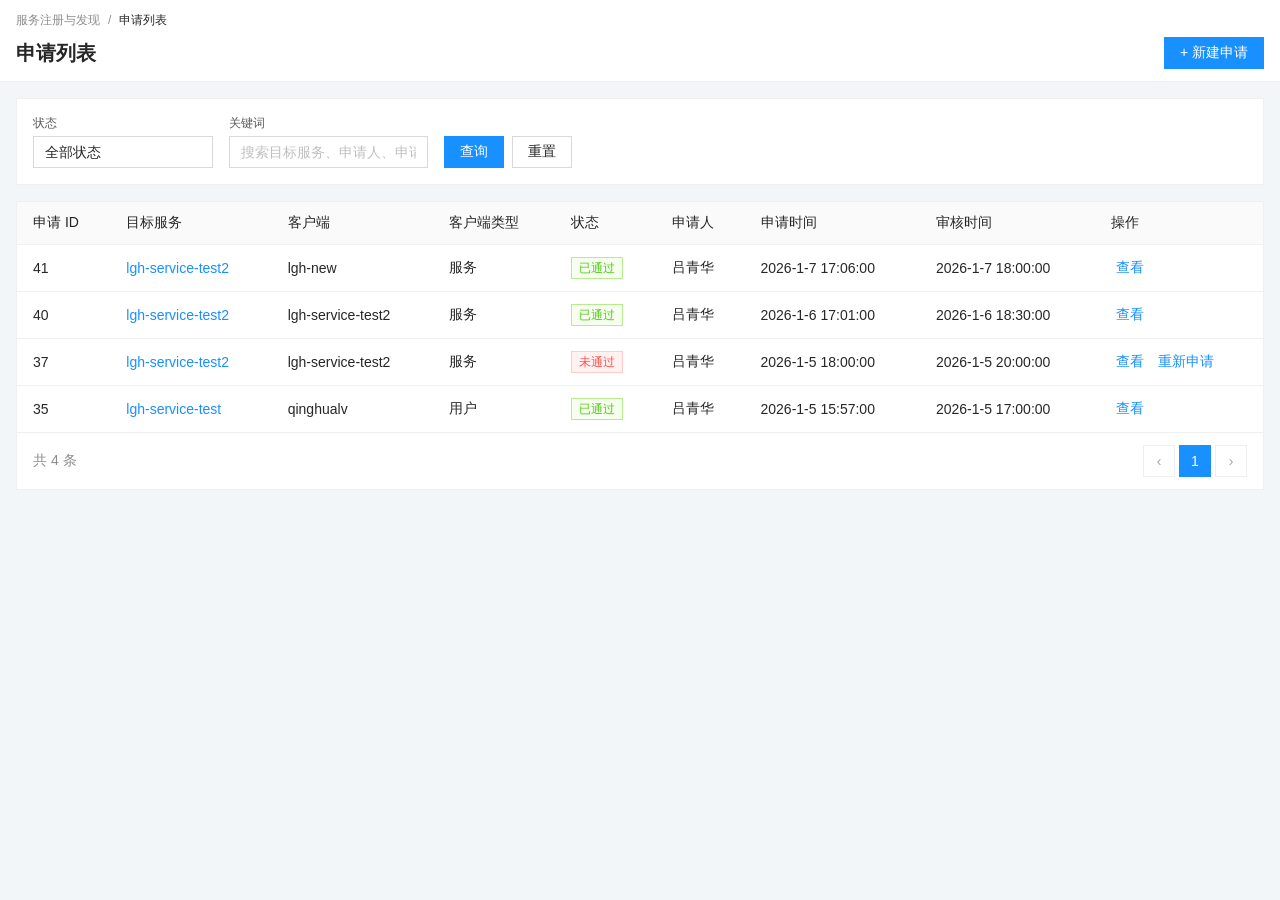
==== prototype/page/apply/apply-list.html @ 2cbe524a "init: upload SRSD project" ====
<!DOCTYPE html>
<html lang="zh-CN">
<head>
  <meta charset="UTF-8" />
  <meta name="viewport" content="width=device-width, initial-scale=1.0" />
  <title>申请管理 - 服务注册与发现</title>
  <link rel="stylesheet" href="../../css/base.css" />
</head>
<body>
  <div class="toast-list"></div>
  <div id="confirm-overlay" class="confirm-overlay" style="display:none" onclick="if(event.target===this)closeConfirm()">
    <div class="confirm-box">
      <div class="confirm-title"><span>⚠️</span><span id="confirm-title">操作确认</span></div>
      <div class="confirm-content" id="confirm-content"></div>
      <div class="confirm-actions">
        <button class="btn btn-default" onclick="closeConfirm()">取消</button>
        <button class="btn btn-danger" onclick="confirmOk()">确定</button>
      </div>
    </div>
  </div>
<main class="main-content">
      <div class="page-header">
        <nav class="breadcrumb">
          <span>服务注册与发现</span><span class="sep">/</span><span class="current">申请列表</span>
        </nav>
        <div class="page-title-row">
          <h2 class="page-title">申请列表</h2>
          <div class="page-actions">
            <button class="btn btn-primary" onclick="openApplyModal()">+ 新建申请</button>
          </div>
        </div>
      </div>

      <div class="content-body">
        <div class="search-bar">
          <div class="search-item">
            <label>状态</label>
            <select id="search-status" class="ant-select">
              <option value="">全部状态</option>
              <option value="approved">已通过</option>
              <option value="rejected">未通过</option>
              <option value="pending">审核中</option>
            </select>
          </div>
          <div class="search-item">
            <label>关键词</label>
            <input id="search-kw" class="ant-input" placeholder="搜索目标服务、申请人、申请通道" onkeyup="if(event.key==='Enter')handleSearch()" />
          </div>
          <div class="search-actions">
            <button class="btn btn-primary" onclick="handleSearch()">查询</button>
            <button class="btn btn-default" onclick="handleReset()">重置</button>
          </div>
        </div>

        <div class="ant-card">
          <table class="ant-table" style="width:100%">
            <thead>
              <tr>
                <th>申请 ID</th>
                <th>目标服务</th>
                <th>客户端</th>
                <th>客户端类型</th>
                <th>状态</th>
                <th>申请人</th>
                <th>申请时间</th>
                <th>审核时间</th>
                <th>操作</th>
              </tr>
            </thead>
            <tbody id="table-body"></tbody>
          </table>
          <div class="table-footer">
            <span id="page-total" class="pagination-total"></span>
            <div id="pagination" class="ant-pagination"></div>
          </div>
        </div>
      </div>
    </main>
  </div>

  <!-- 新建申请 Modal -->
  <div id="apply-modal" class="modal-overlay" style="display:none" onclick="if(event.target===this)closeApplyModal()">
    <div class="ant-modal" style="width:560px">
      <div class="modal-header">
        <span id="apply-modal-title" class="modal-title">新建申请</span>
        <button class="modal-close" onclick="closeApplyModal()">×</button>
      </div>
      <div class="modal-body">
        <div class="form-item">
          <label class="form-label required">目标服务</label>
          <div class="form-control">
            <select id="form-target" class="ant-select">
              <option value="">请选择目标服务</option>
              <option value="lgh-service-test">lgh-service-test</option>
              <option value="lgh-service-test2">lgh-service-test2</option>
              <option value="test-health-checker">test-health-checker</option>
              <option value="nightingale-prod">nightingale-prod</option>
              <option value="argo">argo</option>
            </select>
            <div id="error-target" class="form-error-msg" style="display:none"></div>
          </div>
        </div>
        <div class="form-item">
          <label class="form-label required">客户端</label>
          <div class="form-control">
            <input id="form-client" class="ant-input" placeholder="请输入客户端名称" />
            <div id="error-client" class="form-error-msg" style="display:none"></div>
          </div>
        </div>
        <div class="form-item">
          <label class="form-label required">客户端类型</label>
          <div class="form-control">
            <select id="form-client-type" class="ant-select">
              <option value="">请选择</option>
              <option value="service">服务</option>
              <option value="user">用户</option>
            </select>
            <div id="error-client-type" class="form-error-msg" style="display:none"></div>
          </div>
        </div>
        <div class="form-item">
          <label class="form-label required">申请理由</label>
          <div class="form-control">
            <textarea id="form-reason" class="ant-input" rows="3" placeholder="请说明申请访问该服务的原因"></textarea>
            <div id="error-reason" class="form-error-msg" style="display:none"></div>
          </div>
        </div>
      </div>
      <div class="modal-footer">
        <button class="btn btn-default" onclick="closeApplyModal()">取消</button>
        <button class="btn btn-primary" onclick="submitApplyModal()">提交</button>
      </div>
    </div>
  </div>

  <!-- 查看详情 Modal -->
  <div id="view-modal" class="modal-overlay" style="display:none" onclick="if(event.target===this)closeViewModal()">
    <div class="ant-modal" style="width:560px">
      <div class="modal-header">
        <span class="modal-title">申请详情</span>
        <button class="modal-close" onclick="closeViewModal()">×</button>
      </div>
      <div class="modal-body">
        <div id="view-desc-list" class="desc-list"></div>
      </div>
      <div class="modal-footer">
        <button class="btn btn-default" onclick="closeViewModal()">关闭</button>
      </div>
    </div>

<script src="../../data/applies.js"></script>
<script src="../../js/common.js"></script>
<script>
const PAGE_SIZE = 10;
let currentPage = 1;
let activeFilter = { status: '', kw: '' };


const { load, save } = useStorage('srsd_applies', SEED_APPLIES);
let list = load();
let nextSeqId = list.length > 0 ? Math.max(...list.map(r => r.seqId)) + 1 : 50;

const STATUS_MAP = {
  approved: { label: '已通过', cls: 'tag-success' },
  rejected: { label: '未通过', cls: 'tag-error' },
  pending:  { label: '审核中', cls: 'tag-processing' },
};
const CLIENT_TYPE_MAP = { service: '服务', user: '用户' };

function getFilteredList() {
  return list.filter(item => {
    const statusOk = !activeFilter.status || item.status === activeFilter.status;
    const kwOk     = !activeFilter.kw     || item.target.includes(activeFilter.kw) || item.applicant.includes(activeFilter.kw) || item.client.includes(activeFilter.kw);
    return statusOk && kwOk;
  });
}

function renderTable() {
  const filtered = getFilteredList();
  const paged = filtered.slice((currentPage - 1) * PAGE_SIZE, currentPage * PAGE_SIZE);
  const tbody = document.getElementById('table-body');
  document.getElementById('page-total').textContent = `共 ${filtered.length} 条`;

  if (paged.length === 0) {
    tbody.innerHTML = '<tr><td colspan="9"><div class="empty-table">暂无数据</div></td></tr>';
    renderPagination(0);
    return;
  }
  tbody.innerHTML = paged.map(row => `
    <tr>
      <td>${escHtml(String(row.seqId))}</td>
      <td><a href="#">${escHtml(row.target)}</a></td>
      <td>${escHtml(row.client)}</td>
      <td>${escHtml(CLIENT_TYPE_MAP[row.clientType] || row.clientType)}</td>
      <td><span class="tag ${STATUS_MAP[row.status]?.cls || 'tag-default'}">${STATUS_MAP[row.status]?.label || row.status}</span></td>
      <td>${escHtml(row.applicant)}</td>
      <td>${escHtml(formatTime(row.appliedAt))}</td>
      <td>${row.reviewedAt ? escHtml(formatTime(row.reviewedAt)) : '--'}</td>
      <td>
        <button class="btn btn-link" data-action="view" data-id="${escHtml(row.id)}">查看</button>
        ${row.status === 'rejected' ? `<button class="btn btn-link" data-action="reapply" data-id="${escHtml(row.id)}">重新申请</button>` : ''}
      </td>
    </tr>
  `).join('');
  renderPagination(filtered.length);
}

function renderPagination(total) {
  const totalPages = Math.max(1, Math.ceil(total / PAGE_SIZE));
  let html = `<button class="page-btn" ${currentPage === 1 ? 'disabled' : ''} data-page="${currentPage - 1}">‹</button>`;
  for (let p = 1; p <= totalPages; p++) {
    html += `<button class="page-btn ${p === currentPage ? 'active' : ''}" data-page="${p}">${p}</button>`;
  }
  html += `<button class="page-btn" ${currentPage >= totalPages ? 'disabled' : ''} data-page="${currentPage + 1}">›</button>`;
  document.getElementById('pagination').innerHTML = html;
}

document.getElementById('table-body').addEventListener('click', e => {
  const btn = e.target.closest('[data-action]');
  if (!btn) return;
  const id = btn.dataset.id;
  if (btn.dataset.action === 'view')     openViewModal(id);
  if (btn.dataset.action === 'reapply')  openReapplyModal(id);
});

document.getElementById('pagination').addEventListener('click', e => {
  const btn = e.target.closest('[data-page]');
  if (!btn || btn.disabled) return;
  const totalPages = Math.max(1, Math.ceil(getFilteredList().length / PAGE_SIZE));
  const p = Number(btn.dataset.page);
  if (p >= 1 && p <= totalPages) { currentPage = p; renderTable(); }
});

function handleSearch() {
  activeFilter.status = document.getElementById('search-status').value;
  activeFilter.kw     = document.getElementById('search-kw').value.trim();
  currentPage = 1;
  renderTable();
}

function handleReset() {
  document.getElementById('search-status').value = '';
  document.getElementById('search-kw').value     = '';
  activeFilter = { status: '', kw: '' };
  currentPage  = 1;
  renderTable();
}

function setFieldError(field, msg) {
  const errEl   = document.getElementById(`error-${field}`);
  const inputEl = document.getElementById(`form-${field}`);
  if (errEl)   { errEl.textContent = msg; errEl.style.display = msg ? 'block' : 'none'; }
  if (inputEl) inputEl.classList.toggle('error', !!msg);
}

function openApplyModal(prefill) {
  document.getElementById('apply-modal-title').textContent = '新建申请';
  document.getElementById('form-target').value      = prefill?.target || '';
  document.getElementById('form-client').value      = prefill?.client || '';
  document.getElementById('form-client-type').value = prefill?.clientType || '';
  document.getElementById('form-reason').value      = '';
  ['target', 'client', 'client-type', 'reason'].forEach(f => setFieldError(f, ''));
  openModal(document.getElementById('apply-modal'));
}

function openReapplyModal(id) {
  const row = list.find(r => r.id === id);
  if (!row) return;
  openApplyModal({ target: row.target, client: row.client, clientType: row.clientType });
}

function closeApplyModal() { closeModal(document.getElementById('apply-modal')); }

function submitApplyModal() {
  const target     = document.getElementById('form-target').value;
  const client     = document.getElementById('form-client').value.trim();
  const clientType = document.getElementById('form-client-type').value;
  const reason     = document.getElementById('form-reason').value.trim();

  let valid = true;
  if (!target)     { setFieldError('target', '请选择目标服务'); valid = false; }      else { setFieldError('target', ''); }
  if (!client)     { setFieldError('client', '客户端不能为空'); valid = false; }      else { setFieldError('client', ''); }
  if (!clientType) { setFieldError('client-type', '请选择客户端类型'); valid = false; } else { setFieldError('client-type', ''); }
  if (!reason)     { setFieldError('reason', '申请理由不能为空'); valid = false; }    else { setFieldError('reason', ''); }
  if (!valid) return;

  list.unshift({ id: genId(), seqId: nextSeqId++, target, client, clientType, status: 'pending', applicant: '吕青华', reason, appliedAt: now(), reviewedAt: null });
  save(list);
  currentPage = 1;
  closeApplyModal();
  renderTable();
  showToast('申请已提交，等待审核');
}

function openViewModal(id) {
  const row = list.find(r => r.id === id);
  if (!row) return;
  document.getElementById('view-desc-list').innerHTML = [
    { label: '申请 ID',    value: String(row.seqId) },
    { label: '目标服务',   value: row.target },
    { label: '客户端',     value: row.client },
    { label: '客户端类型', value: CLIENT_TYPE_MAP[row.clientType] || row.clientType },
    { label: '状态',       value: STATUS_MAP[row.status]?.label || row.status },
    { label: '申请人',     value: row.applicant },
    { label: '申请理由',   value: row.reason },
    { label: '申请时间',   value: formatTime(row.appliedAt) },
    { label: '审核时间',   value: row.reviewedAt ? formatTime(row.reviewedAt) : '--' },
  ].map(r => `
    <div class="desc-item">
      <div class="desc-label">${escHtml(r.label)}</div>
      <div class="desc-value">${escHtml(r.value)}</div>
    </div>
  `).join('');
  openModal(document.getElementById('view-modal'));
}

function closeViewModal() { closeModal(document.getElementById('view-modal')); }

renderTable();
</script>
</body>
</html>
---- prototype/css/base.css ----
/* ===== Design Tokens (CSS Variables) ===== */
:root {
  /* 主色 */
  --color-primary:        #1890ff;
  --color-primary-hover:  #40a9ff;
  --color-primary-bg:     #e6f7ff;
  --color-primary-border: #91d5ff;

  /* 成功色 */
  --color-success:        #52c41a;
  --color-success-bg:     #f6ffed;
  --color-success-border: #b7eb8f;

  /* 警告色 */
  --color-warning:        #faad14;
  --color-warning-bg:     #fffbe6;
  --color-warning-border: #ffe58f;

  /* 错误/危险色 */
  --color-error:          #ff4d4f;
  --color-error-hover:    #ff7875;
  --color-error-bg:       #fff2f0;
  --color-error-border:   #ffccc7;

  /* 文字色 */
  --text-primary:     rgba(0, 0, 0, 0.85);
  --text-secondary:   rgba(0, 0, 0, 0.65);
  --text-hint:        rgba(0, 0, 0, 0.45);
  --text-placeholder: rgba(0, 0, 0, 0.25);

  /* 背景色 */
  --bg-page:         #f2f6f9;
  --bg-card:         #fff;
  --bg-table-header: #fafafa;

  /* 边框/分割线 */
  --border-base:    #d9d9d9;
  --border-divider: #f0f0f0;

  /* 侧边栏 */
  --sider-width:       200px;
  --sider-bg:          #001529;
  --sider-text:        rgba(255, 255, 255, 0.65);
  --sider-text-hover:  #fff;
  --sider-hover-bg:    rgba(255, 255, 255, 0.08);
  --sider-group-text:  rgba(255, 255, 255, 0.35);
  --sider-active-bg:   #1890ff;
  --sider-active-text: #fff;

  /* 遮罩/阴影 */
  --overlay-bg:   rgba(0, 0, 0, 0.45);
  --shadow-base:  0 3px 6px rgba(0, 0, 0, 0.12);
  --shadow-popup: 0 6px 16px rgba(0, 0, 0, 0.12);

  /* 布局尺寸 */
  --header-height:   48px;
  --content-padding: 16px;
  --base-gap:        8px;
  --grid-gutter:     16px;

  /* 组件尺寸 */
  --btn-height:       32px;
  --btn-sm-height:    24px;
  --input-height:     32px;
  --menu-item-height: 40px;
  --modal-width:      520px;
  --confirm-width:    416px;
  --toast-top:        56px;

  /* 圆角（全部为 0，符合 Panther 平台规范） */
  --radius: 0;
}

/* ===== Reset ===== */
*, *::before, *::after { box-sizing: border-box; margin: 0; padding: 0; }

body {
  font-family: "PingFangSC", "helvetica neue", "hiragino sans gb", "arial",
               "microsoft yahei ui", "microsoft yahei", "simsun", "sans-serif";
  font-size: 14px;
  color: var(--text-primary);
  background: var(--bg-page);
}

a { color: var(--color-primary); text-decoration: none; }
a:hover { color: var(--color-primary-hover); }

/* ===== Wrapper ===== */
/* Panther 平台已提供固定 48px 顶部导航，.wrapper 预留偏移 */
.wrapper {
  margin-top: var(--header-height);
  min-height: calc(100vh - var(--header-height));
  display: flex;
  flex-direction: column;
}

/* ===== Layout ===== */
.layout-body { display: flex; flex: 1; min-height: 0; }

/* ===== Sider ===== */
.sider {
  width: var(--sider-width);
  background: var(--sider-bg);
  flex-shrink: 0;
  overflow-y: auto;
}

.sider-title {
  height: 49px;
  display: flex;
  align-items: center;
  padding: 0 16px;
  color: #fff;
  font-size: 14px;
  font-weight: 500;
  border-bottom: 1px solid hsla(0, 0%, 100%, 0.45);
  white-space: nowrap;
  overflow: hidden;
  text-overflow: ellipsis;
}

.side-menu { list-style: none; padding: var(--base-gap) 0; }

.menu-item a {
  display: flex;
  align-items: center;
  gap: var(--base-gap);
  padding: 0 16px;
  height: var(--menu-item-height);
  color: var(--sider-text);
  cursor: pointer;
  transition: color 0.2s, background 0.2s;
  text-decoration: none;
}

.menu-item a:hover { color: var(--sider-text-hover); background: var(--sider-hover-bg); }
.menu-item.active a { color: var(--sider-active-text); background: var(--sider-active-bg); }

.menu-group-title {
  padding: 16px 16px 4px;
  font-size: 11px;
  color: var(--sider-group-text);
  text-transform: uppercase;
  letter-spacing: 0.5px;
}

/* ===== Collapsible Menu Group ===== */
.menu-group-header {
  display: flex;
  align-items: center;
  justify-content: space-between;
  padding: 0 16px;
  height: var(--menu-item-height);
  color: var(--sider-text);
  cursor: pointer;
  transition: color 0.2s, background 0.2s;
  user-select: none;
}

.menu-group-header span:first-child {
  display: flex;
  align-items: center;
  gap: 6px;
}

.menu-icon { font-size: 14px; }

.menu-group-header:hover {
  color: var(--sider-text-hover);
  background: var(--sider-hover-bg);
}

.menu-group.expanded > .menu-group-header,
.menu-group.has-active > .menu-group-header {
  color: var(--sider-text-hover);
}

.menu-arrow {
  font-size: 12px;
  color: var(--sider-text);
  transition: transform 0.2s;
  flex-shrink: 0;
  line-height: 1;
}

.menu-group.expanded > .menu-group-header .menu-arrow {
  transform: rotate(90deg);
}

/* Sub-menu collapse animation */
.sub-menu {
  list-style: none;
  padding: 0;
  overflow: hidden;
  max-height: 0;
  transition: max-height 0.25s ease;
}

.menu-group.expanded > .sub-menu { max-height: 200px; }

.sub-menu .menu-item a {
  padding-left: 40px;
  height: 36px;
  font-size: 13px;
  color: var(--sider-text);
}

.sub-menu .menu-item a:hover {
  color: var(--sider-text-hover);
  background: var(--sider-hover-bg);
}

.sub-menu .menu-item.active a {
  color: #fff;
  background: rgba(24, 144, 255, 0.25);
  border-left: 2px solid var(--color-primary);
  padding-left: 38px;
}

/* ===== Main Content ===== */
.main-content {
  flex: 1;
  background: var(--bg-page);
  display: flex;
  flex-direction: column;
  overflow: auto;
  min-width: 0;
}

.page-header {
  background: var(--bg-card);
  padding: 12px var(--content-padding);
  border-bottom: 1px solid var(--border-divider);
}

.breadcrumb { font-size: 12px; color: var(--text-hint); margin-bottom: var(--base-gap); }
.breadcrumb .sep { margin: 0 var(--base-gap); }
.breadcrumb .current { color: var(--text-primary); }

.page-title-row {
  display: flex;
  align-items: center;
  justify-content: space-between;
}

.page-title { font-size: 20px; font-weight: 600; }
.page-actions { display: flex; gap: var(--base-gap); }
.content-body { padding: var(--content-padding); flex: 1; display: flex; flex-direction: column; gap: var(--grid-gutter); }

/* ===== Grid ===== */
.row { display: flex; flex-wrap: wrap; margin: 0 calc(var(--grid-gutter) / -2); row-gap: var(--grid-gutter); }
.col { padding: 0 calc(var(--grid-gutter) / 2); }
.col-6  { width: 25%; }
.col-8  { width: 33.333%; }
.col-12 { width: 50%; }
.col-16 { width: 66.666%; }
.col-24 { width: 100%; }

/* ===== Button ===== */
.btn {
  display: inline-flex;
  align-items: center;
  gap: 4px;
  height: var(--btn-height);
  padding: 0 15px;
  font-size: 14px;
  border-radius: var(--radius);
  border: 1px solid transparent;
  cursor: pointer;
  transition: all 0.2s;
  white-space: nowrap;
  outline: none;
  font-family: inherit;
}

.btn-primary { background: var(--color-primary); color: #fff; border-color: var(--color-primary); }
.btn-primary:hover:not(:disabled) { background: var(--color-primary-hover); border-color: var(--color-primary-hover); }

.btn-default { background: var(--bg-card); color: var(--text-primary); border-color: var(--border-base); }
.btn-default:hover:not(:disabled) { color: var(--color-primary); border-color: var(--color-primary); }

.btn-danger { background: var(--color-error); color: #fff; border-color: var(--color-error); }
.btn-danger:hover:not(:disabled) { background: var(--color-error-hover); border-color: var(--color-error-hover); }

.btn-link { background: transparent; color: var(--color-primary); border-color: transparent; padding: 0 4px; height: auto; }
.btn-link:hover:not(:disabled) { color: var(--color-primary-hover); }
.btn-link.danger { color: var(--color-error); }
.btn-link.danger:hover:not(:disabled) { color: var(--color-error-hover); }

.btn:disabled { opacity: 0.5; cursor: not-allowed; }
.btn-sm { height: var(--btn-sm-height); padding: 0 7px; font-size: 12px; }

/* ===== Form ===== */
.form-item { display: flex; align-items: flex-start; margin-bottom: 16px; }

.form-label {
  width: 120px;
  min-width: 120px;
  padding-top: 5px;
  font-size: 14px;
  color: var(--text-primary);
  text-align: right;
  padding-right: var(--base-gap);
  white-space: nowrap;
}

.form-label.required::before { content: "* "; color: var(--color-error); }
.form-control { flex: 1; }

.ant-input,
.ant-select,
.ant-textarea {
  width: 100%;
  height: var(--input-height);
  padding: 4px 11px;
  border: 1px solid var(--border-base);
  border-radius: var(--radius);
  font-size: 14px;
  font-family: inherit;
  color: var(--text-primary);
  outline: none;
  background: var(--bg-card);
  transition: border-color 0.2s, box-shadow 0.2s;
  -webkit-appearance: none;
}

textarea.ant-input { height: auto; resize: vertical; }

.ant-input:focus,
.ant-select:focus {
  border-color: var(--color-primary);
  box-shadow: 0 0 0 2px rgba(24, 144, 255, 0.2);
}

.ant-input.error,
.ant-select.error { border-color: var(--color-error); }

.ant-input::placeholder { color: var(--text-placeholder); }
.form-hint { font-size: 12px; color: var(--text-hint); margin-top: 4px; }
.form-error-msg { font-size: 12px; color: var(--color-error); margin-top: 4px; }
.form-actions { padding-left: 108px; display: flex; gap: var(--base-gap); }

/* ===== Card ===== */
.ant-card { background: var(--bg-card); border: 1px solid var(--border-divider); border-radius: var(--radius); }

.card-header {
  padding: 12px var(--content-padding);
  border-bottom: 1px solid var(--border-divider);
  display: flex;
  align-items: center;
  justify-content: space-between;
}

.card-title { font-size: 14px; font-weight: 500; color: var(--text-primary); }
.card-body { padding: var(--content-padding); }

/* ===== Stat Card ===== */
.stat-card { background: var(--bg-card); border: 1px solid var(--border-divider); padding: var(--content-padding); border-radius: var(--radius); }
.stat-label { font-size: 14px; color: var(--text-hint); }
.stat-value { font-size: 24px; font-weight: 600; margin: 4px 0; }
.stat-footer { font-size: 12px; color: var(--text-hint); }
.trend-up { color: var(--color-success); }
.trend-down { color: var(--color-error); }

/* ===== Table ===== */
.table-toolbar {
  display: flex;
  align-items: center;
  justify-content: space-between;
  padding: 12px var(--content-padding);
}

.toolbar-left,
.toolbar-right { display: flex; align-items: center; gap: var(--base-gap); }

.ant-table { width: 100%; border-collapse: collapse; background: var(--bg-card); font-size: 14px; }

.ant-table th {
  background: var(--bg-table-header);
  padding: 12px var(--content-padding);
  font-weight: 500;
  color: var(--text-primary);
  text-align: left;
  border-bottom: 1px solid var(--border-divider);
  white-space: nowrap;
}

.ant-table td { padding: 12px var(--content-padding); border-bottom: 1px solid var(--border-divider); color: var(--text-primary); }
.ant-table tbody tr:hover td { background: var(--color-primary-bg); }
.ant-table tbody tr:last-child td { border-bottom: none; }

.table-footer {
  padding: 12px var(--content-padding);
  display: flex;
  align-items: center;
  justify-content: space-between;
  background: var(--bg-card);
  border-top: 1px solid var(--border-divider);
}

.empty-table { text-align: center; padding: 48px; color: var(--text-placeholder); }

/* ===== Pagination ===== */
.ant-pagination { display: flex; align-items: center; gap: 4px; }
.pagination-total { color: var(--text-hint); margin-right: var(--base-gap); font-size: 14px; }

.page-btn {
  min-width: var(--btn-height);
  height: var(--btn-height);
  padding: 0 6px;
  border: 1px solid var(--border-base);
  background: var(--bg-card);
  border-radius: var(--radius);
  cursor: pointer;
  font-size: 14px;
  display: inline-flex;
  align-items: center;
  justify-content: center;
  color: var(--text-primary);
  font-family: inherit;
}

.page-btn:hover:not(:disabled) { color: var(--color-primary); border-color: var(--color-primary); }
.page-btn.active { background: var(--color-primary); color: #fff; border-color: var(--color-primary); }
.page-btn:disabled { opacity: 0.4; cursor: not-allowed; }

/* ===== Tabs ===== */
.tabs-nav { display: flex; border-bottom: 1px solid var(--border-divider); margin-bottom: 16px; }

.tab-item {
  padding: var(--base-gap) var(--content-padding);
  cursor: pointer;
  color: var(--text-secondary);
  border-bottom: 2px solid transparent;
  margin-bottom: -1px;
  transition: color 0.2s;
}

.tab-item:hover { color: var(--color-primary); }
.tab-item.active { color: var(--color-primary); border-bottom-color: var(--color-primary); }

/* ===== Description List ===== */
.desc-list {
  display: grid;
  grid-template-columns: repeat(2, minmax(0, 1fr));
  gap: 16px 24px;
}

.desc-item {
  min-width: 0;
  padding-bottom: 12px;
  border-bottom: 1px solid var(--border-divider);
}

.desc-label { font-size: 12px; color: var(--text-hint); margin-bottom: 4px; }
.desc-value { color: var(--text-primary); word-break: break-word; }

/* ===== Tag ===== */
.tag {
  display: inline-block;
  padding: 0 7px;
  font-size: 12px;
  line-height: 20px;
  border-radius: var(--radius);
  border: 1px solid;
}

.tag-success    { color: var(--color-success); background: var(--color-success-bg); border-color: var(--color-success-border); }
.tag-error      { color: var(--color-error);   background: var(--color-error-bg);   border-color: var(--color-error-border);   }
.tag-warning    { color: var(--color-warning);  background: var(--color-warning-bg); border-color: var(--color-warning-border); }
.tag-processing { color: var(--color-primary);  background: var(--color-primary-bg); border-color: var(--color-primary-border); }
.tag-default    { color: var(--text-secondary); background: var(--bg-table-header);  border-color: var(--border-base); }

/* ===== Status Badge ===== */
.status-dot { display: inline-block; width: 8px; height: 8px; border-radius: 50%; margin-right: 4px; }
.status-dot.success    { background: var(--color-success); }
.status-dot.error      { background: var(--color-error); }
.status-dot.warning    { background: var(--color-warning); }
.status-dot.default    { background: var(--border-base); }
.status-dot.processing { background: var(--color-primary); }

/* ===== Modal ===== */
.modal-overlay {
  position: fixed;
  inset: 0;
  background: var(--overlay-bg);
  z-index: 1000;
  display: flex;
  align-items: flex-start;
  justify-content: center;
  padding-top: 80px;
}

.ant-modal {
  background: var(--bg-card);
  border-radius: var(--radius);
  width: var(--modal-width);
  max-height: calc(100vh - 120px);
  display: flex;
  flex-direction: column;
  box-shadow: var(--shadow-popup);
}

.modal-header {
  padding: 16px 24px;
  border-bottom: 1px solid var(--border-divider);
  display: flex;
  align-items: center;
  justify-content: space-between;
  flex-shrink: 0;
}

.modal-title { font-size: 16px; font-weight: 500; }
.modal-close { background: none; border: none; cursor: pointer; font-size: 18px; color: var(--text-hint); font-family: inherit; }
.modal-close:hover { color: var(--text-secondary); }
.modal-body { padding: 24px; overflow-y: auto; flex: 1; }

.modal-footer {
  padding: 10px 16px;
  border-top: 1px solid var(--border-divider);
  display: flex;
  justify-content: flex-end;
  gap: var(--base-gap);
  flex-shrink: 0;
}

/* ===== Search Bar ===== */
.search-bar {
  background: var(--bg-card);
  padding: var(--content-padding);
  display: flex;
  flex-wrap: wrap;
  gap: var(--grid-gutter);
  align-items: flex-end;
  border: 1px solid var(--border-divider);
}

.search-item { display: flex; flex-direction: column; gap: 4px; min-width: 180px; }
.search-item label { font-size: 12px; color: var(--text-secondary); }
.search-actions { display: flex; gap: var(--base-gap); }

/* ===== Alert ===== */
.alert {
  padding: var(--base-gap) var(--content-padding);
  border-radius: var(--radius);
  border: 1px solid;
  display: flex;
  align-items: flex-start;
  gap: var(--base-gap);
}

.alert-info    { background: var(--color-primary-bg);  border-color: var(--color-primary-border); color: var(--color-primary); }
.alert-success { background: var(--color-success-bg);  border-color: var(--color-success-border); color: var(--color-success); }
.alert-warning { background: var(--color-warning-bg);  border-color: var(--color-warning-border); color: var(--color-warning); }
.alert-error   { background: var(--color-error-bg);    border-color: var(--color-error-border);   color: var(--color-error);   }

/* ===== Steps ===== */
.ant-steps { display: flex; align-items: flex-start; margin-bottom: 24px; }
.step-item { display: flex; align-items: flex-start; flex: 1; position: relative; }

.step-item:not(:last-child)::after {
  content: "";
  position: absolute;
  top: 16px;
  left: 44px;
  right: 0;
  height: 1px;
  background: var(--border-divider);
}

.step-item.completed::after { background: var(--color-primary); }

.step-icon {
  width: 32px;
  height: 32px;
  border-radius: var(--radius);
  display: flex;
  align-items: center;
  justify-content: center;
  font-size: 14px;
  border: 1px solid var(--border-base);
  background: var(--bg-card);
  color: var(--text-hint);
  flex-shrink: 0;
  margin-right: var(--base-gap);
  z-index: 1;
}

.step-item.completed .step-icon { background: var(--color-primary); border-color: var(--color-primary); color: #fff; }
.step-item.active .step-icon { border-color: var(--color-primary); color: var(--color-primary); font-weight: 600; }
.step-title { font-size: 14px; font-weight: 500; }
.step-desc { font-size: 12px; color: var(--text-hint); margin-top: 2px; }

/* ===== Confirm Dialog ===== */
.confirm-overlay {
  position: fixed;
  inset: 0;
  background: var(--overlay-bg);
  z-index: 1100;
  display: flex;
  align-items: center;
  justify-content: center;
}

.confirm-box {
  background: var(--bg-card);
  width: var(--confirm-width);
  padding: 24px;
  border-radius: var(--radius);
  box-shadow: var(--shadow-popup);
}

.confirm-title { font-size: 16px; font-weight: 500; margin-bottom: var(--base-gap); display: flex; align-items: center; gap: var(--base-gap); }
.confirm-content { color: var(--text-secondary); margin-bottom: 24px; padding-left: 28px; }
.confirm-actions { display: flex; justify-content: flex-end; gap: var(--base-gap); }

/* ===== Toast / Message ===== */
.toast-list {
  position: fixed;
  top: var(--toast-top);
  left: 50%;
  transform: translateX(-50%);
  z-index: 2000;
  display: flex;
  flex-direction: column;
  gap: var(--base-gap);
  pointer-events: none;
}

.toast {
  background: var(--bg-card);
  border-radius: var(--radius);
  padding: var(--base-gap) var(--content-padding);
  box-shadow: var(--shadow-base);
  display: flex;
  align-items: center;
  gap: var(--base-gap);
  font-size: 14px;
  pointer-events: auto;
  animation: toast-in 0.2s ease;
}

@keyframes toast-in { from { opacity: 0; transform: translateY(-8px); } to { opacity: 1; transform: none; } }

/* ===== Result State ===== */
.result-state {
  min-height: 320px;
  display: flex;
  flex-direction: column;
  align-items: center;
  justify-content: center;
  gap: 12px;
  padding: 32px;
  background: var(--bg-card);
  border: 1px solid var(--border-divider);
  text-align: center;
}

.result-title { font-size: 20px; font-weight: 600; color: var(--text-primary); }
.result-desc { color: var(--text-secondary); max-width: 480px; }

/* ===== Page Footer Bar ===== */
.page-footer-bar {
  position: sticky;
  bottom: 0;
  z-index: 10;
  display: flex;
  justify-content: flex-end;
  gap: var(--base-gap);
  padding: 12px 16px;
  background: rgba(255, 255, 255, 0.96);
  border-top: 1px solid var(--border-divider);
  box-shadow: 0 -2px 8px rgba(0, 0, 0, 0.04);
}

/* ===== Misc ===== */
.divider { border: none; border-top: 1px solid var(--border-divider); margin: 16px 0; }
.text-muted { color: var(--text-hint); }
.text-danger { color: var(--color-error); }
.mt-16 { margin-top: 16px; }
.mb-16 { margin-bottom: 16px; }

::-webkit-scrollbar { width: 6px; height: 6px; }
::-webkit-scrollbar-thumb { background: rgba(0, 0, 0, 0.15); border-radius: var(--radius); }
::-webkit-scrollbar-track { background: transparent; }
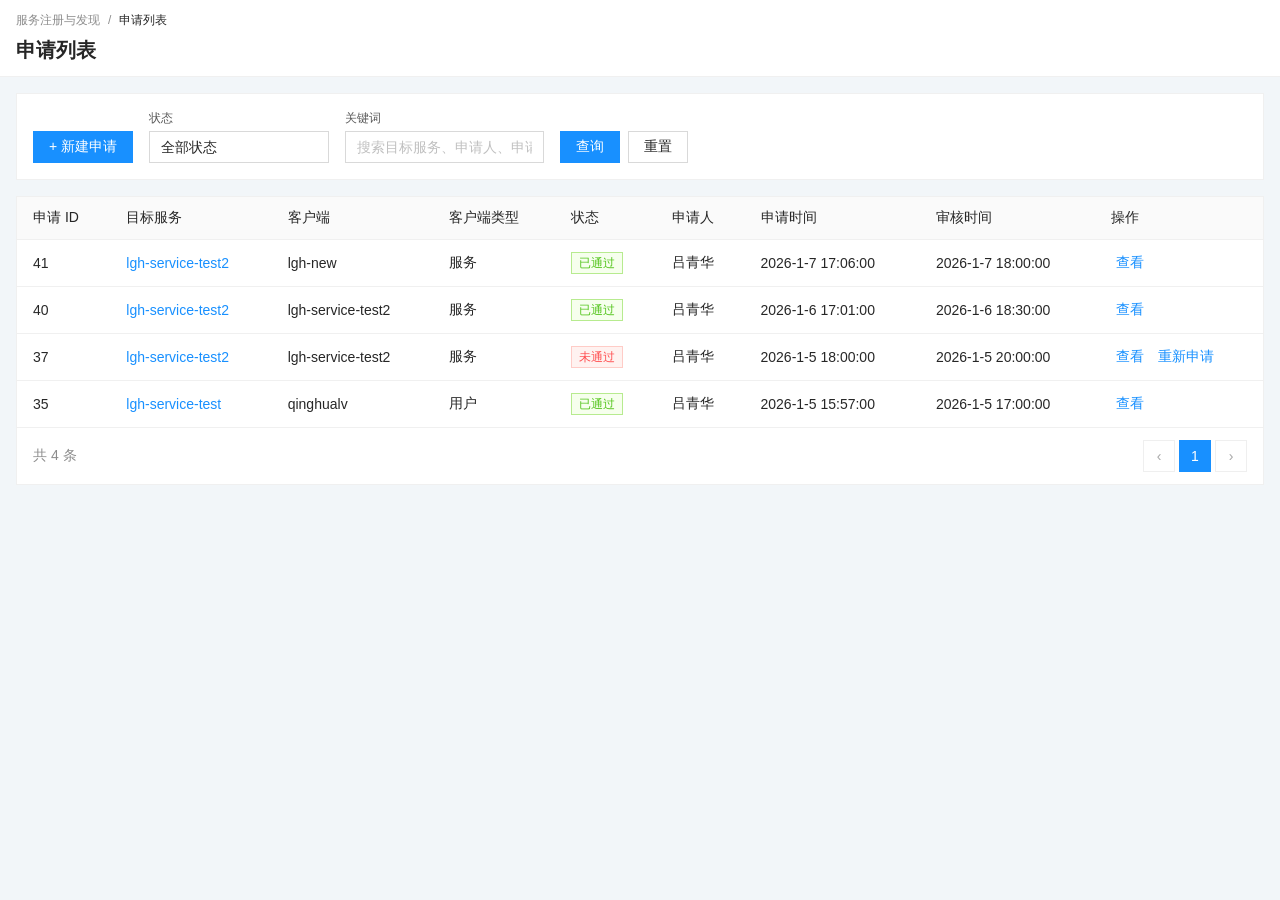
==== commit 43845ab1: "feat: 重构虚拟服务路由配置并优化UI交互 refactor(apply-list): 将新建申请按钮移至搜索栏右侧 style(namespace-list): 调整新建按钮位置和样式 docs" ====
--- a/prototype/page/apply/apply-list.html
+++ b/prototype/page/apply/apply-list.html
@@ -25,14 +25,12 @@
         </nav>
         <div class="page-title-row">
           <h2 class="page-title">申请列表</h2>
-          <div class="page-actions">
-            <button class="btn btn-primary" onclick="openApplyModal()">+ 新建申请</button>
-          </div>
         </div>
       </div>
 
       <div class="content-body">
         <div class="search-bar">
+          <button class="btn btn-primary" onclick="openApplyModal()" style="align-self:flex-end;white-space:nowrap">+ 新建申请</button>
           <div class="search-item">
             <label>状态</label>
             <select id="search-status" class="ant-select">
